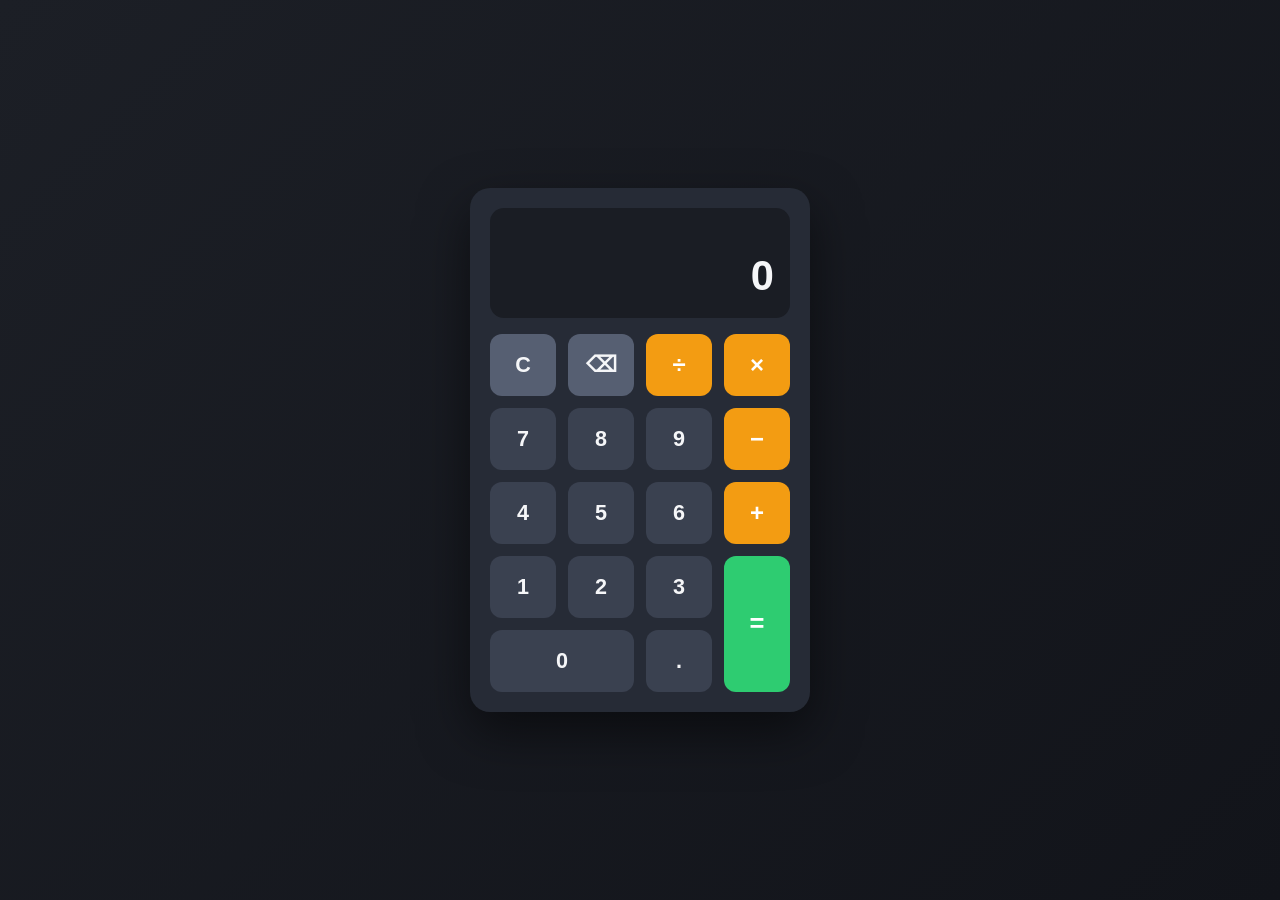
==== WebDev-L2-Calculator/index.html @ 2fd18251 "Add task1" ====
<!DOCTYPE html>
<html lang="en">
<head>
  <meta charset="UTF-8">
  <meta name="viewport" content="width=device-width, initial-scale=1.0">
  <title>Calculator</title>
  <link rel="stylesheet" href="style.css">
</head>
<body>
  <main class="calculator">
    <div class="display">
      <div class="display-expression" id="displayExpression"></div>
      <div class="display-result" id="displayResult">0</div>
    </div>

    <div class="buttons">
      <button type="button" class="btn btn-function" data-clear>C</button>
      <button type="button" class="btn btn-function" data-backspace>&#9003;</button>
      <button type="button" class="btn btn-operator" data-operator="/">&#247;</button>
      <button type="button" class="btn btn-operator" data-operator="*">&#215;</button>

      <button type="button" class="btn btn-number" data-number="7">7</button>
      <button type="button" class="btn btn-number" data-number="8">8</button>
      <button type="button" class="btn btn-number" data-number="9">9</button>
      <button type="button" class="btn btn-operator" data-operator="-">&#8722;</button>

      <button type="button" class="btn btn-number" data-number="4">4</button>
      <button type="button" class="btn btn-number" data-number="5">5</button>
      <button type="button" class="btn btn-number" data-number="6">6</button>
      <button type="button" class="btn btn-operator" data-operator="+">+</button>

      <button type="button" class="btn btn-number" data-number="1">1</button>
      <button type="button" class="btn btn-number" data-number="2">2</button>
      <button type="button" class="btn btn-number" data-number="3">3</button>
      <button type="button" class="btn btn-equals" data-equals>=</button>

      <button type="button" class="btn btn-number" data-number="0">0</button>
      <button type="button" class="btn btn-number" data-number=".">.</button>
    </div>
  </main>

  <script src="script.js"></script>
</body>
</html>
---- WebDev-L2-Calculator/style.css ----
:root {
  --bg: #1c1f26;
  --calculator-bg: #262b36;
  --display-bg: #1a1d24;
  --btn-bg: #3a4150;
  --btn-bg-hover: #454d5e;
  --btn-active: #2f3541;
  --function-bg: #565f72;
  --operator-bg: #f39c12;
  --operator-hover: #f5ab35;
  --equals-bg: #2ecc71;
  --equals-hover: #3ddb84;
  --text: #f5f6f8;
  --text-dim: #9aa3b2;
  --accent: #f39c12;
}

* {
  margin: 0;
  padding: 0;
  box-sizing: border-box;
}

body {
  min-height: 100vh;
  display: flex;
  align-items: center;
  justify-content: center;
  background: linear-gradient(135deg, var(--bg) 0%, #12141a 100%);
  font-family: "Segoe UI", Roboto, "Helvetica Neue", Arial, sans-serif;
  user-select: none;
}

.calculator {
  width: min(92vw, 340px);
  background: var(--calculator-bg);
  border-radius: 20px;
  padding: 20px;
  box-shadow: 0 20px 50px rgba(0, 0, 0, 0.5);
}

.display {
  background: var(--display-bg);
  border-radius: 14px;
  padding: 18px 16px;
  margin-bottom: 16px;
  min-height: 96px;
  display: flex;
  flex-direction: column;
  justify-content: flex-end;
  align-items: flex-end;
  gap: 6px;
  overflow: hidden;
}

.display-expression {
  font-size: 1rem;
  color: var(--text-dim);
  min-height: 1.2em;
  max-width: 100%;
  white-space: nowrap;
  overflow-x: auto;
  scrollbar-width: none;
}

.display-expression::-webkit-scrollbar {
  display: none;
}

.display-result {
  font-size: 2.6rem;
  font-weight: 600;
  color: var(--text);
  max-width: 100%;
  white-space: nowrap;
  overflow-x: auto;
  scrollbar-width: none;
  font-variant-numeric: tabular-nums;
}

.display-result.error {
  font-size: 1.3rem;
  color: #e74c3c;
  white-space: normal;
  word-break: break-word;
}

.display-result::-webkit-scrollbar {
  display: none;
}

.buttons {
  display: grid;
  grid-template-columns: repeat(4, 1fr);
  grid-auto-rows: 62px;
  gap: 12px;
}

.btn {
  border: none;
  border-radius: 12px;
  font-size: 1.35rem;
  font-weight: 600;
  font-family: inherit;
  color: var(--text);
  background: var(--btn-bg);
  cursor: pointer;
  transition: background 0.12s ease, transform 0.05s ease;
}

.btn:hover {
  background: var(--btn-bg-hover);
}

.btn:active {
  background: var(--btn-active);
  transform: scale(0.95);
}

.btn-function {
  background: var(--function-bg);
}

.btn-function:hover {
  background: #616b80;
}

.btn-operator {
  background: var(--operator-bg);
  color: #fff;
  font-size: 1.5rem;
}

.btn-operator:hover {
  background: var(--operator-hover);
}

.btn-operator:active {
  background: #d68910;
}

.btn-equals {
  background: var(--equals-bg);
  color: #fff;
  grid-row: span 2;
  font-size: 1.6rem;
}

.btn-equals:hover {
  background: var(--equals-hover);
}

.btn-equals:active {
  background: #27ae60;
}

.btn[data-number="0"] {
  grid-column: span 2;
}
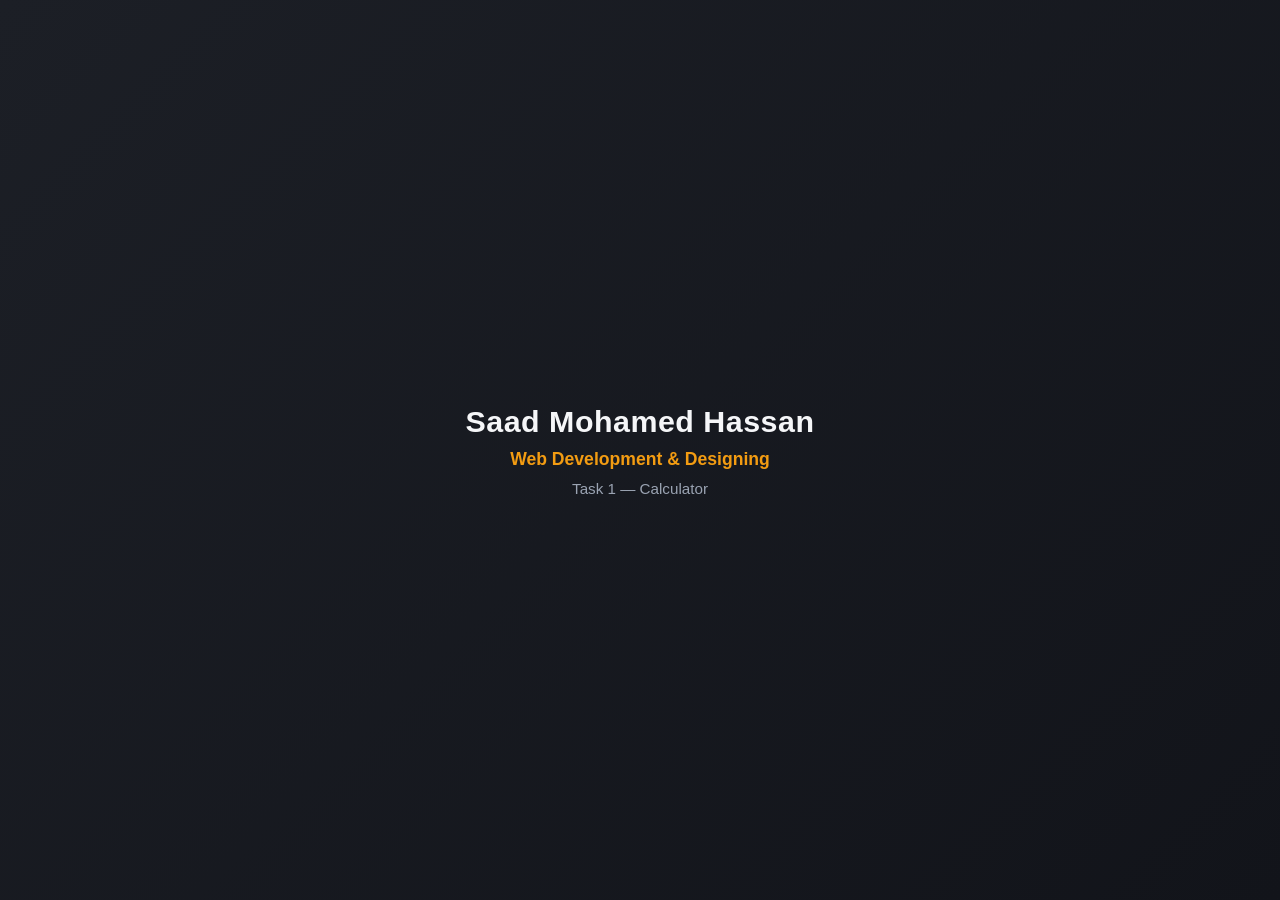
==== commit 8c81922a: "add readme and Saad Mohamed Hassan Web Development & Designing Task 1 — Calculator" ====
--- a/WebDev-L2-Calculator/index.html
+++ b/WebDev-L2-Calculator/index.html
@@ -7,6 +7,12 @@
   <link rel="stylesheet" href="style.css">
 </head>
 <body>
+  <div class="splash" id="splash">
+    <h1 class="splash-name">Saad Mohamed Hassan</h1>
+    <p class="splash-role">Web Development &amp; Designing</p>
+    <p class="splash-task">Task 1 &mdash; Calculator</p>
+  </div>
+
   <main class="calculator">
     <div class="display">
       <div class="display-expression" id="displayExpression"></div>
--- a/WebDev-L2-Calculator/style.css
+++ b/WebDev-L2-Calculator/style.css
@@ -19,6 +19,44 @@
   margin: 0;
   padding: 0;
   box-sizing: border-box;
+}
+
+.splash {
+  position: fixed;
+  inset: 0;
+  z-index: 10;
+  display: flex;
+  flex-direction: column;
+  align-items: center;
+  justify-content: center;
+  gap: 10px;
+  background: linear-gradient(135deg, var(--bg) 0%, #12141a 100%);
+  opacity: 1;
+  visibility: visible;
+  transition: opacity 0.6s ease, visibility 0.6s ease;
+}
+
+.splash.hidden {
+  opacity: 0;
+  visibility: hidden;
+}
+
+.splash-name {
+  font-size: 1.9rem;
+  font-weight: 700;
+  letter-spacing: 0.5px;
+  color: var(--text);
+}
+
+.splash-role {
+  font-size: 1.1rem;
+  font-weight: 600;
+  color: var(--accent);
+}
+
+.splash-task {
+  font-size: 0.95rem;
+  color: var(--text-dim);
 }
 
 body {
